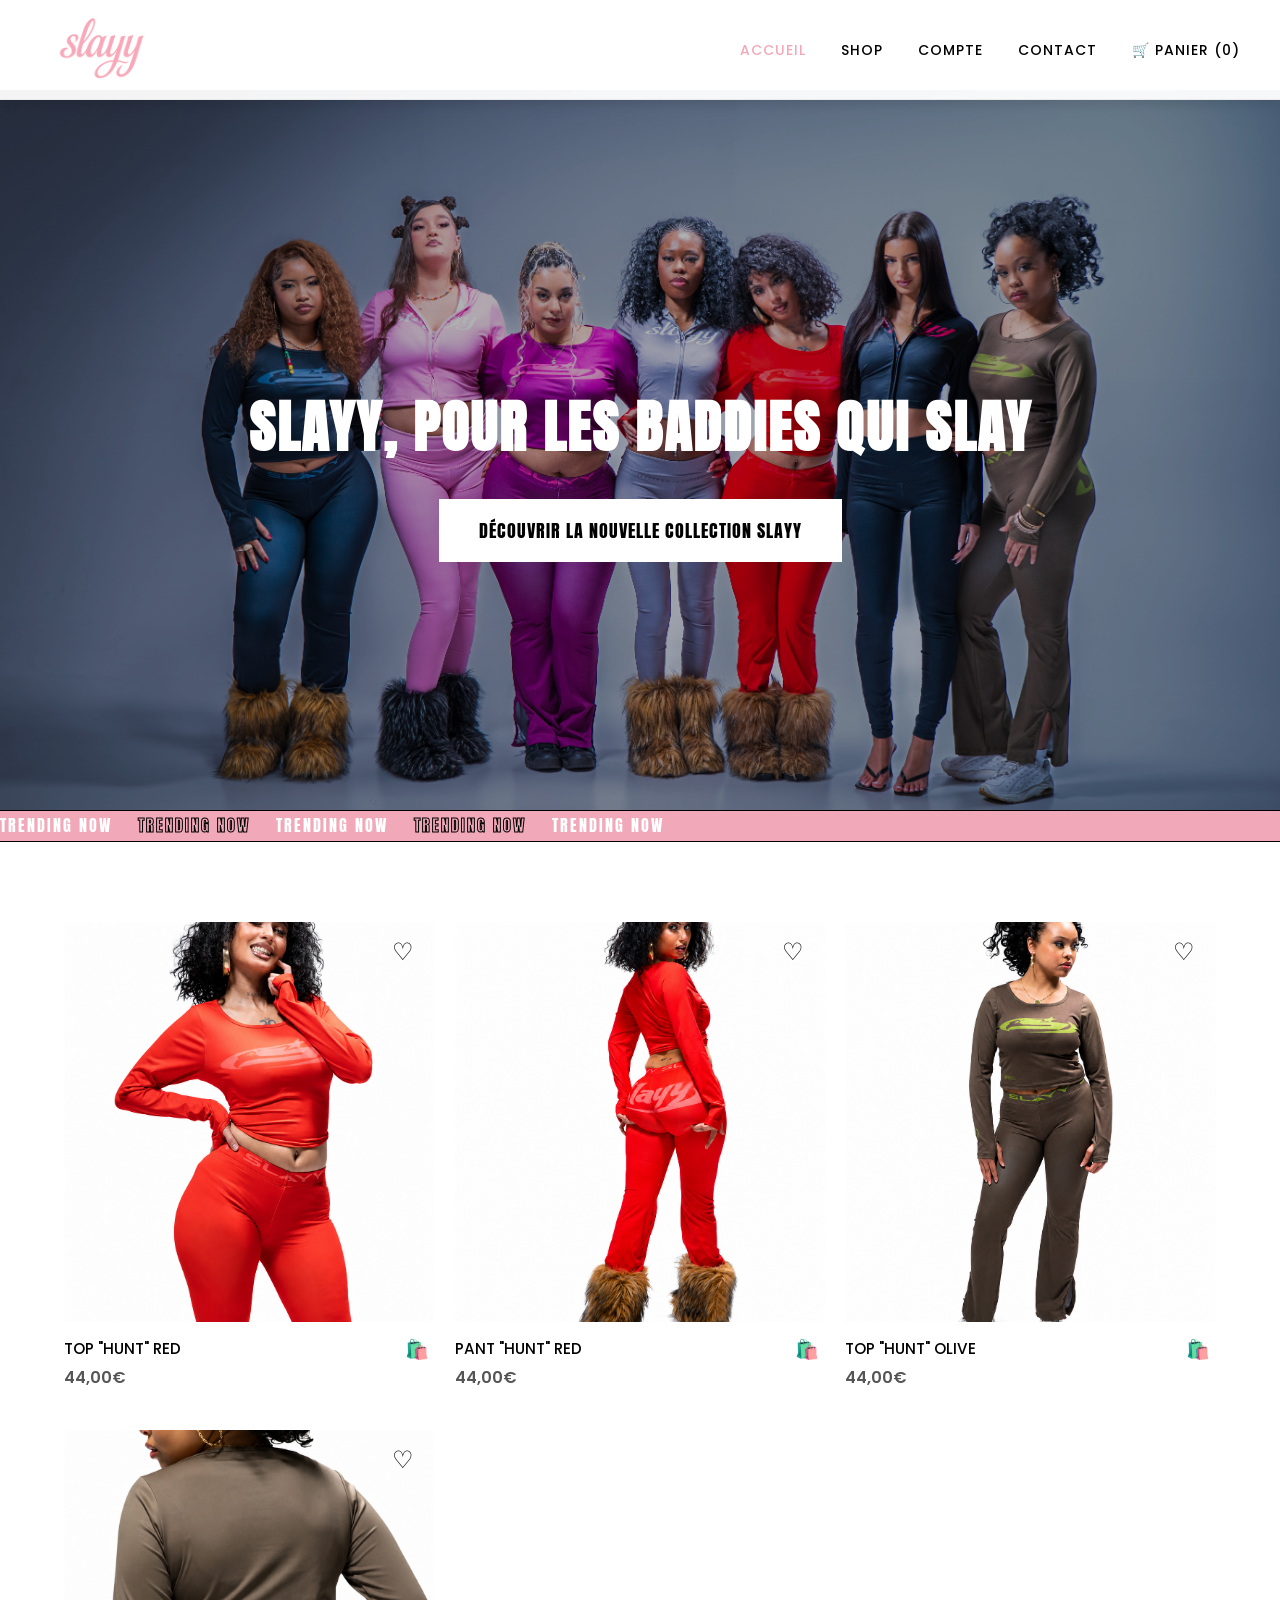
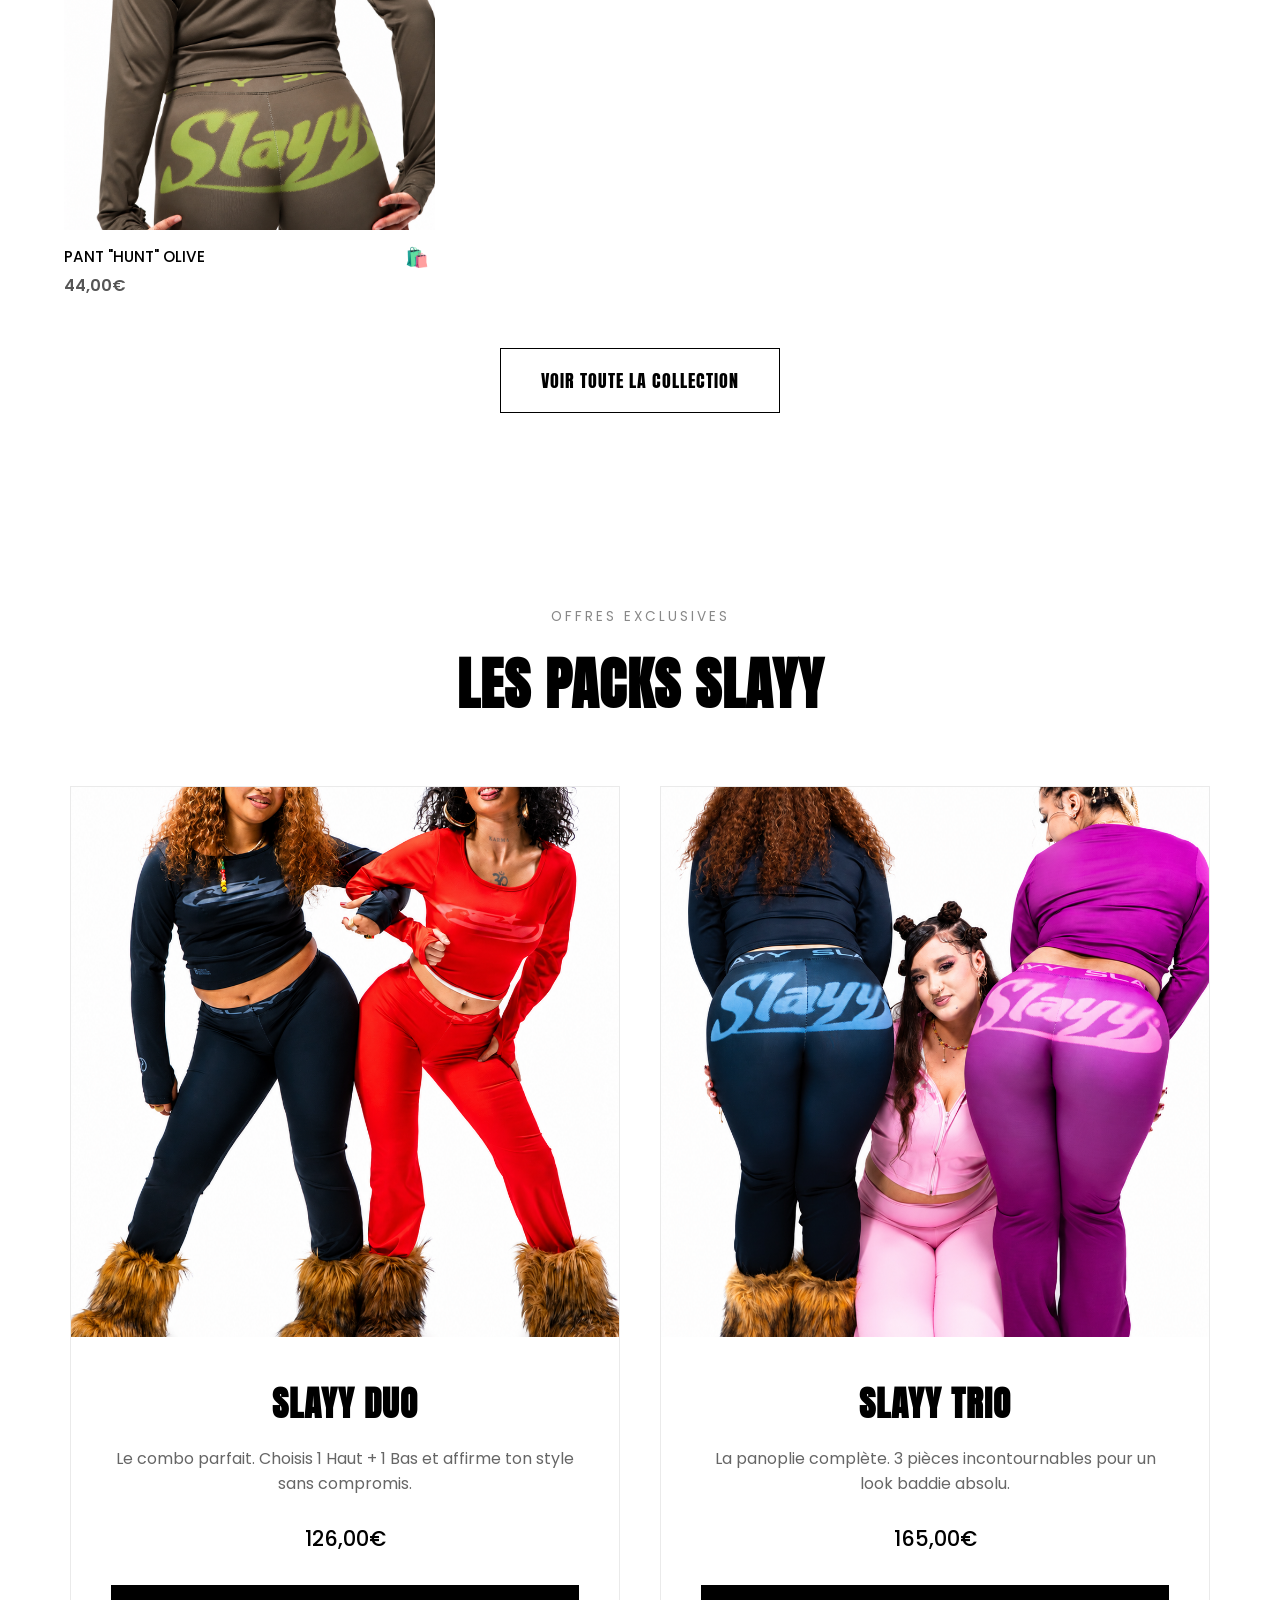
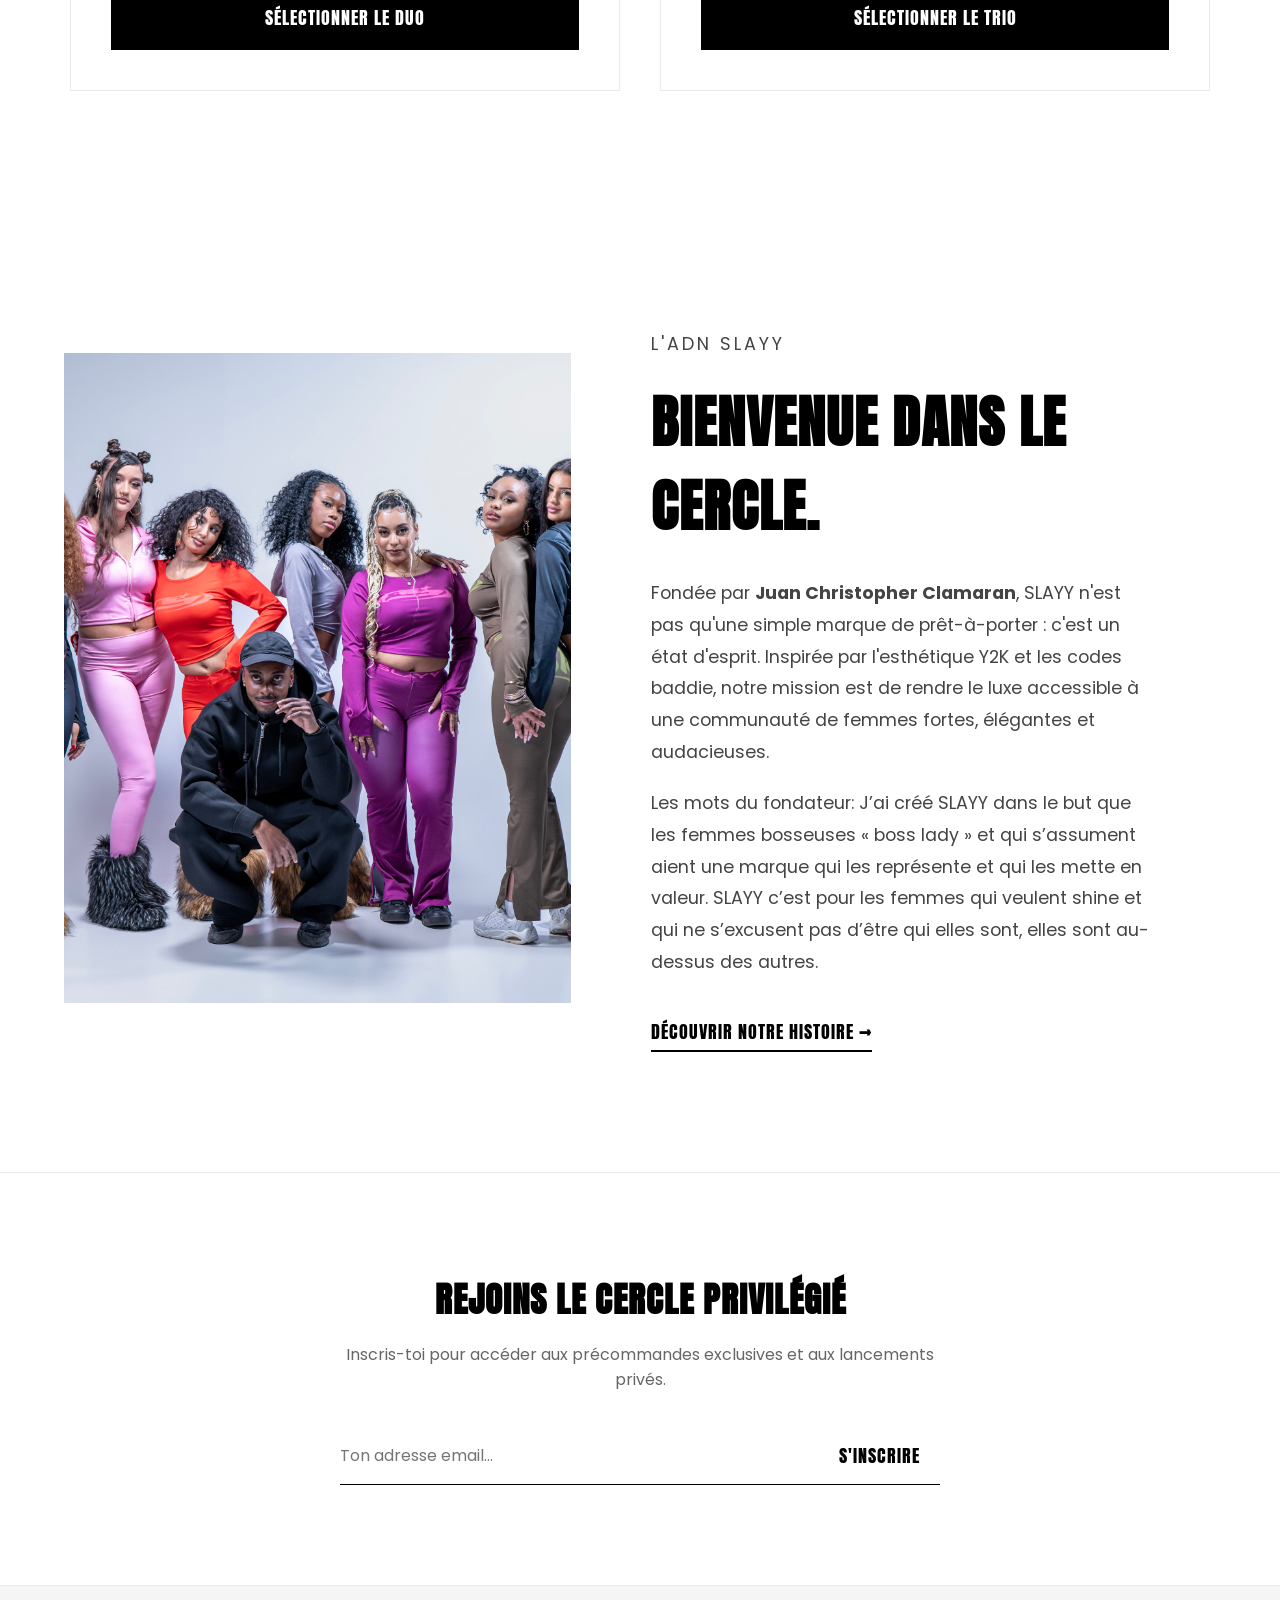
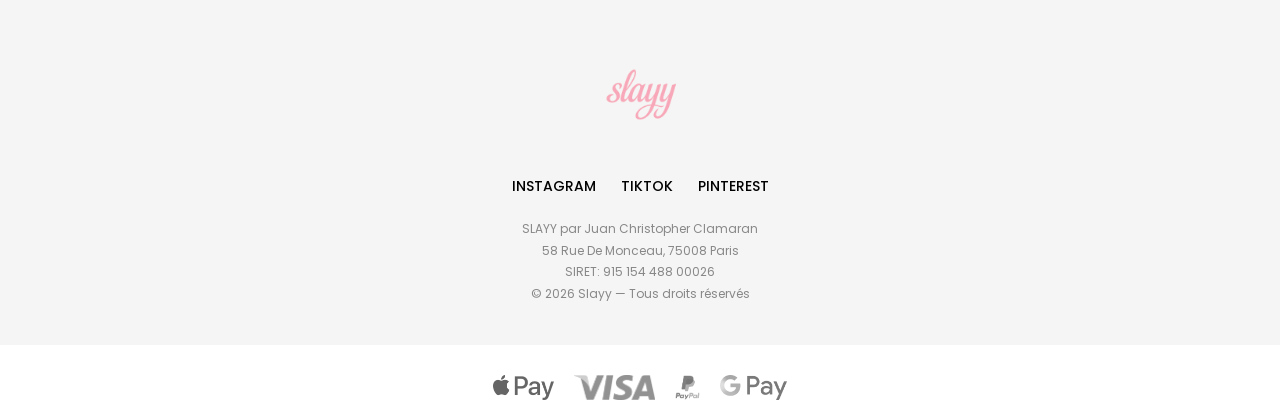
==== index.html @ 5a952a99 "Premier commit" ====
<!DOCTYPE html>
<html lang="fr">
<head>
    <meta charset="UTF-8">
    <meta name="viewport" content="width=device-width, initial-scale=1.0">
    <title>SLAYY - Accueil</title>
    <!-- Intégration des polices officielles -->
    <link href="https://fonts.googleapis.com/css2?family=Anton&family=Poppins:wght@300;400;500;600&display=swap" rel="stylesheet">
    <link rel="stylesheet" href="style.css">
</head>
<body>

    <header class="header">
        <img src="image/Slayy.png" alt="Logo Slayy" class="Logo-Slayy">
        <nav class="nav">
            <ul>
                <li><a href="index.html" class="active">Accueil</a></li>
                <li><a href="shop.html">Shop</a></li>
                <li><a href="compte.html">Compte</a></li>
                <li><a href="#contact">Contact</a></li>
                <li><a href="#" class="panier-btn">🛒 Panier (<span id="compteur-panier">0</span>)</a></li>
            </ul>
        </nav>
    </header>

    <!-- 1. HERO BANNER -->
    <section class="hero-section">
        <div class="hero-content">
            <h2 class="hero-title" style="font-family: 'Anton', sans-serif;">SLAYY, POUR LES BADDIES QUI SLAY</h2>
            <a href="shop.html" class="hero-button" style="font-family: 'Anton', sans-serif;">DÉCOUVRIR LA NOUVELLE COLLECTION SLAYY</a>
        </div>
    </section>

    <div class="marquee-container">
        <div class="marquee-text" style="font-family: 'Anton', sans-serif;">
            TRENDING NOW <span>TRENDING NOW</span> TRENDING NOW <span>TRENDING NOW</span> TRENDING NOW
        </div>
    </div>

    <!-- 2. BOUTIQUE (BEST SELLERS) -->
    <section class="shop-section">
        <div class="cartes-container">

            <a href="produit.html?id=top-red" class="carte">
                <div class="carte-image-wrapper">
                    <button class="icon-heart">♡</button>
                    <img src="image/HautRouge.png" alt="Top RED" class="img-principale">
                    <img src="image/RedTop.png" alt="Top RED Hover" class="img-secondaire">
                </div>
                <div class="carte-info">
                    <div class="carte-texte">
                        <p class="carte-nom">Top "HUNT" RED</p>
                        <p class="carte-prix">44,00€</p>
                    </div>
                    <button class="icon-bag">🛍️</button>
                </div>
            </a>

            <a href="produit.html?id=pant-red" class="carte">
                <div class="carte-image-wrapper">
                    <button class="icon-heart">♡</button>
                    <img src="image/ChatGPT Image 30 juin 2026, 15_38_22.png" alt="Pant RED" class="img-principale">
                    <img src="image/BasRouge.png" alt="Pant RED Hover" class="img-secondaire">
                </div>
                <div class="carte-info">
                    <div class="carte-texte">
                        <p class="carte-nom">Pant "HUNT" RED</p>
                        <p class="carte-prix">44,00€</p>
                    </div>
                    <button class="icon-bag">🛍️</button>
                </div>
            </a>

            <a href="produit.html?id=top-olive" class="carte">
                <div class="carte-image-wrapper">
                    <button class="icon-heart">♡</button>
                    <img src="image/chatgpt-30-06-1159.png" alt="Top OLIVE" class="img-principale">
                    <img src="image/Olivetop.png" alt="Top OLIVE Hover" class="img-secondaire">
                </div>
                <div class="carte-info">
                    <div class="carte-texte">
                        <p class="carte-nom">Top "HUNT" OLIVE</p>
                        <p class="carte-prix">44,00€</p>
                    </div>
                    <button class="icon-bag">🛍️</button>
                </div>
            </a>

            <a href="produit.html?id=pant-olive" class="carte">
                <div class="carte-image-wrapper">
                    <button class="icon-heart">♡</button>
                    <img src="image/BasOlive.png" alt="Pant OLIVE" class="img-principale">
                    <img src="image/BasOlive2.png" alt="Pant OLIVE Hover" class="img-secondaire">
                </div>
                <div class="carte-info">
                    <div class="carte-texte">
                        <p class="carte-nom">Pant "HUNT" OLIVE</p>
                        <p class="carte-prix">44,00€</p>
                    </div>
                    <button class="icon-bag">🛍️</button>
                </div>
            </a>

        </div>

        <div style="text-align: center; margin-top: 50px;">
            <a href="shop.html" class="hero-button" style="border: 1px solid #000; font-family: 'Anton', sans-serif;">VOIR TOUTE LA COLLECTION</a>
        </div>
    </section>

    <!-- 3. SECTION OFFRES EXCLUSIVES : DUO & TRIO -->
    <section class="packs-section">
        <div class="packs-header">
            <p class="subtitle-clean">Offres exclusives</p>
            <h2 style="font-family: 'Anton', sans-serif;">LES PACKS SLAYY</h2>
        </div>
        
        <div class="packs-container">
            <!-- Pack DUO -->
            <div class="pack-card">
                <div class="pack-image">
                    <img src="image/SlayyDuo.png" alt="Slayy Duo">
                </div>
                <div class="pack-info">
                    <h3 style="font-family: 'Anton', sans-serif;">SLAYY DUO</h3>
                    <p>Le combo parfait. Choisis 1 Haut + 1 Bas et affirme ton style sans compromis.</p>
                    <p class="pack-price">126,00€</p>
                    <a href="pack.html?id=duo" class="pack-btn" style="font-family: 'Anton', sans-serif;">SÉLECTIONNER LE DUO</a>
                </div>
            </div>

            <!-- Pack TRIO -->
            <div class="pack-card">
                <div class="pack-image">
                    <img src="image/SlayyTrio.png" alt="Slayy Trio">
                </div>
                <div class="pack-info">
                    <h3 style="font-family: 'Anton', sans-serif;">SLAYY TRIO</h3>
                    <p>La panoplie complète. 3 pièces incontournables pour un look baddie absolu.</p>
                    <p class="pack-price">165,00€</p>
                    <a href="pack.html?id=trio" class="pack-btn" style="font-family: 'Anton', sans-serif;">SÉLECTIONNER LE TRIO</a>
                </div>
            </div>
        </div>
    </section>

   <!-- 4. SECTION TEASER À PROPOS (ÉDITORIAL) -->
    <section class="about-teaser-clean">
        <div class="about-teaser-image">
            <img src="image/PhotoGroupe.jpg" alt="SLAYY Lifestyle Baddie">
        </div>
        <div class="about-teaser-content">
            <p class="subtitle-clean">L'ADN SLAYY</p>
            <h2 style="font-family: 'Anton', sans-serif;">BIENVENUE DANS LE CERCLE.</h2>
            <p>
                Fondée par <strong>Juan Christopher Clamaran</strong>, SLAYY n'est pas qu'une simple marque de prêt-à-porter : c'est un état d'esprit. Inspirée par l'esthétique Y2K et les codes baddie, notre mission est de rendre le luxe accessible à une communauté de femmes fortes, élégantes et audacieuses.
            </p>
            <p>
                Les mots du fondateur: J’ai créé SLAYY dans le but que les femmes bosseuses « boss lady » et qui s’assument aient une marque qui les représente et qui les mette en valeur. 
                SLAYY c’est pour les femmes qui veulent shine et qui ne s’excusent pas d’être qui elles sont, elles sont au-dessus des autres.
            </p>
            <a href="apropos.html" class="link-clean">DÉCOUVRIR NOTRE HISTOIRE →</a>
        </div>
    </section>

    <!-- 5. SECTION NEWSLETTER (MINIMALISTE) -->
    <section class="newsletter-clean">
        <div class="newsletter-content">
            <h2 style="font-family: 'Anton', sans-serif;">REJOINS LE CERCLE PRIVILÉGIÉ</h2>
            <p>Inscris-toi pour accéder aux précommandes exclusives et aux lancements privés.</p>
            <form class="newsletter-form-clean" action="#" method="POST">
                <input type="email" placeholder="Ton adresse email..." required>
                <button type="submit" style="font-family: 'Anton', sans-serif;">S'INSCRIRE</button>
            </form>
        </div>
    </section>

    <!-- 6. FOOTER -->
    <footer class="footer" id="contact">
        <img src="image/Slayy.png" alt="Logo Slayy" class="footer-logo">
        <ul class="footer-socials">
            <li><a href="#">Instagram</a></li>
            <li><a href="#">TikTok</a></li>
            <li><a href="#">Pinterest</a></li>
        </ul>
        <p class="footer-mentions">SLAYY par Juan Christopher Clamaran<br>58 Rue De Monceau, 75008 Paris<br>SIRET: 915 154 488 00026<br>&copy; 2026 Slayy — Tous droits réservés</p>
    </footer>

    <script src="script.js"></script>


    <div class="footer-payments">
            <img src="image/Apple_Pay_logo.svg.webp" alt="Visa">
            <img src="image/Visa_Inc._logo_(2005–2014).png">
            <img src="image/Paypal_2014_logo.png" alt="PayPal">
            <img src="image/Google_Pay_Logo.svg.webp" alt="PayPal">
            
        </div>
</body>
</html>
---- style.css ----
/* ===== IMPORTATION DES POLICES OFFICIELLES ===== */
@import url('https://fonts.googleapis.com/css2?family=Anton&family=Poppins:wght@300;400;500;600&display=swap');

html {
  scroll-behavior: smooth;
  scroll-padding-top: 140px;
}

* {
  box-sizing: border-box;
}

body {
  font-family: 'Poppins', sans-serif;
  margin: 0;
  background-color: #ffffff; 
  color: #000000; 
}

/* ===== HEADER ===== */
.header {
  width: 100%;
  height: 90px;
  background-color: #ffffff;
  display: flex;
  justify-content: space-between;
  align-items: center;
  padding: 0 40px;
  border-bottom: 1px solid #eaeaea;
  position: fixed;
  top: 0;
  left: 0;
  z-index: 100;
  transition: height 0.3s ease, box-shadow 0.3s ease;
}

.Logo-Slayy {
  display: block;
  width: 120px;
}

.nav ul {
  list-style: none;
  display: flex;
  gap: 35px;
  margin: 0;
  padding: 0;
}

.nav a {
  text-decoration: none;
  color: #000;
  font-weight: 500;
  font-size: 14px;
  text-transform: uppercase;
  letter-spacing: 1px;
  transition: color 0.3s;
}

.nav a:hover, .nav a.active {
  color: #f1a9b9;
}

/* ===== HERO SECTION ===== */
.hero-section {
  background-image: url('image/116-IMG_3632.jpg'); 
  background-size: cover;
  background-position: center 25%;
  height: 80vh;
  display: flex;
  align-items: center;
  justify-content: center;
  position: relative;
  margin-top: 90px;
}

.hero-section::before {
  content: "";
  position: absolute;
  inset: 0;
  background: rgba(0,0,0,0.3);
}

.hero-content {
  position: relative;
  z-index: 2;
  text-align: center;
}

.hero-title {
  font-family: 'Anton', sans-serif;
  color: #ffffff;
  font-size: 3.5rem;
  margin-bottom: 30px;
  letter-spacing: 2px;
  text-transform: uppercase;
}

.hero-button {
  display: inline-block;
  background-color: #ffffff;
  color: #000000;
  text-decoration: none;
  padding: 18px 40px;
  font-size: 1.1rem;
  font-family: 'Anton', sans-serif; 
  letter-spacing: 1px;
  text-transform: uppercase;
  transition: all 0.3s ease;
}

.hero-button:hover {
  background-color: #f1a9b9;
  color: #ffffff;
  border-color: #f1a9b9;
}

/* ===== BANDEAU DÉFILANT (MARQUEE) ===== */
/* ===== BANDEAU DÉFILANT ===== */
.marquee-container {
  background-color: #f1a9b9;
  overflow: hidden;
  padding: 2px 0; /* Épaisseur réduite ici */
  white-space: nowrap;
  border-top: 1px solid #000;
  border-bottom: 1px solid #000;
}

.marquee-text {
  display: inline-block;
  font-family: 'Anton', sans-serif; 
  font-size: 1rem; /* Taille du texte réduite ici */
  color: #ffffff;
  text-transform: uppercase;
  letter-spacing: 2px;
  animation: marquee 15s linear infinite;
}

.marquee-text span {
  -webkit-text-stroke: 1px #000;
  color: transparent;
  margin: 0 20px;
}

@keyframes marquee {
  0% { transform: translateX(0); }
  100% { transform: translateX(-50%); }
}

/* ===== BOUTIQUE & CARTES ===== */
.shop-section {
  padding: 80px 5%;
}

.shop-categories {
  display: flex;
  justify-content: center;
  gap: 30px;
  margin-bottom: 60px;
}

.category-btn {
  background: none;
  border: none;
  border-bottom: 2px solid transparent;
  color: #888;
  padding-bottom: 5px;
  font-family: 'Poppins', sans-serif;
  font-weight: 500;
  font-size: 1rem;
  text-transform: uppercase;
  cursor: pointer;
  transition: all 0.3s ease;
}

.category-btn:hover, .category-btn.active {
  color: #000;
  border-bottom: 2px solid #000;
}

.cartes-container {
  display: grid;
  grid-template-columns: repeat(auto-fill, minmax(280px, 1fr));
  gap: 40px 20px;
}

.carte {
  text-decoration: none;
  color: #000;
  display: block;
}

.carte-image-wrapper {
  position: relative;
  overflow: hidden;
  background-color: #f5f5f5;
  margin-bottom: 15px;
}

.carte-image-wrapper img {
  width: 100%;
  height: 400px;
  object-fit: cover;
  display: block;
  transition: opacity 0.4s ease;
}

.carte img.img-secondaire {
  position: absolute;
  top: 0;
  left: 0;
  opacity: 0;
}

.carte:hover img.img-principale { opacity: 0; }
.carte:hover img.img-secondaire { opacity: 1; }

.icon-heart {
  position: absolute;
  top: 15px;
  right: 15px;
  font-size: 1.5rem;
  color: #000;
  z-index: 10;
  background: none;
  border: none;
  cursor: pointer;
}

.carte-info {
  display: flex;
  justify-content: space-between;
  align-items: flex-start;
}

.carte-texte {
  text-align: left;
}

.carte-nom {
  font-size: 0.95rem;
  font-weight: 500;
  margin: 0 0 5px 0;
  text-transform: uppercase;
}

.carte-prix {
  font-size: 1rem;
  font-weight: 600;
  color: #555;
  margin: 0;
}

.icon-bag {
  font-size: 1.2rem;
  color: #000;
  background: none;
  border: none;
  cursor: pointer;
}

/* ===== PAGE PRODUIT (SPLIT SCREEN) ===== */
.product-section {
  padding: 130px 5% 80px;
  background-color: #ffffff;
}

.product-container {
  display: flex;
  align-items: flex-start;
  gap: 60px;
  max-width: 1300px;
  margin: 0 auto;
}

.product-images {
  width: 60%;
  display: flex;
  flex-direction: column;
  gap: 15px;
}

.product-image-wrapper img {
  width: 100%;
  height: auto;
  object-fit: cover;
  background-color: #f9f9f9;
}

.product-info {
  width: 40%;
  position: sticky;
  top: 130px;
}

.product-title {
  font-family: 'Anton', sans-serif; 
  font-size: 2.2rem;
  margin-top: 0;
  margin-bottom: 10px;
  text-transform: uppercase;
  letter-spacing: 1px;
}

.product-price {
  font-size: 1.4rem;
  font-weight: 600;
  margin-bottom: 30px;
}

.product-desc {
  font-size: 0.95rem;
  line-height: 1.6;
  color: #555;
  margin-bottom: 40px;
}

.size-selector p {
  font-size: 0.85rem;
  font-weight: 500;
  text-transform: uppercase;
  margin-bottom: 10px;
}

.sizes {
  display: flex;
  gap: 10px;
  margin-bottom: 40px;
}

.size-btn {
  background-color: #fff;
  border: 1px solid #ddd;
  color: #000;
  width: 50px;
  height: 50px;
  font-family: 'Poppins', sans-serif;
  font-size: 0.9rem;
  font-weight: 500;
  cursor: pointer;
  transition: all 0.2s ease;
}

.size-btn:hover, .size-btn:focus {
  border-color: #000;
  background-color: #000;
  color: #fff;
}

.add-cart-btn {
  background-color: #000;
  color: #fff;
  border: none;
  padding: 20px;
  font-size: 1.2rem;
  font-family: 'Anton', sans-serif; 
  cursor: pointer;
  text-transform: uppercase;
  letter-spacing: 1px;
  width: 100%;
  display: flex;
  justify-content: center;
  align-items: center;
  gap: 10px;
  transition: background-color 0.3s ease;
}

.add-cart-btn:hover {
  background-color: #f1a9b9;
}

.product-perks {
  margin-top: 30px;
  border-top: 1px solid #eaeaea;
  padding-top: 20px;
}

.perk {
  display: flex;
  align-items: center;
  gap: 15px;
  margin-bottom: 15px;
  font-size: 0.85rem;
  font-weight: 500;
  color: #444;
}

/* ===== SECTION PACKS DUO & TRIO ===== */
.packs-section {
  padding: 100px 5%;
  background-color: #ffffff;
  max-width: 1400px;
  margin: 0 auto;
}

.packs-header {
  text-align: center;
  margin-bottom: 60px;
}

.packs-header h2 {
  font-size: 3.5rem;
  margin: 0;
  text-transform: uppercase;
  letter-spacing: 1px;
}

.packs-container {
  display: flex;
  gap: 40px;
  justify-content: center;
}

.pack-card {
  flex: 1;
  max-width: 550px;
  border: 1px solid #eaeaea;
  display: flex;
  flex-direction: column;
  transition: border-color 0.3s ease;
}

.pack-card:hover {
  border-color: #000; 
}

.pack-image img {
  width: 100%;
  height: 550px;
  object-fit: cover;
  display: block;
}

.pack-info {
  padding: 40px;
  text-align: center;
  background-color: #fff;
}

.pack-info h3 {
  font-size: 2.2rem;
  margin-top: 0;
  margin-bottom: 15px;
  letter-spacing: 1px;
}

.pack-info p {
  color: #666;
  font-size: 1rem;
  margin-bottom: 25px;
  line-height: 1.6;
}

.pack-price {
  font-size: 1.3rem !important;
  font-weight: 500;
  color: #000 !important;
  margin-bottom: 30px !important;
}

.pack-btn {
  display: inline-block;
  width: 100%;
  background-color: #000;
  color: #fff;
  text-decoration: none;
  padding: 18px;
  font-size: 1.1rem;
  text-transform: uppercase;
  letter-spacing: 1px;
  transition: background-color 0.3s ease, color 0.3s ease;
  border: 1px solid #000;
}

.pack-btn:hover {
  background-color: #fff;
  color: #000;
}

/* ===== TEASER À PROPOS (DESIGN ÉDITORIAL "PROPRE") ===== */
.about-teaser-clean {
  display: flex;
  align-items: center;
  justify-content: space-between;
  padding: 120px 5%;
  background-color: #ffffff; 
  max-width: 1400px;
  margin: 0 auto;
  gap: 80px;
}

.about-teaser-clean .about-teaser-image {
  flex: 1;
}

.about-teaser-clean .about-teaser-image img {
  width: 100%;
  height: 650px; 
  object-fit: cover;
}

.about-teaser-clean .about-teaser-content {
  flex: 1;
  padding-right: 5%;
}

.subtitle-clean {
  font-size: 0.85rem;
  text-transform: uppercase;
  letter-spacing: 3px;
  color: #888;
  margin-bottom: 15px;
}

.about-teaser-clean h2 {
  font-size: 3.5rem;
  margin-top: 0;
  margin-bottom: 30px;
  text-transform: uppercase;
  letter-spacing: 1px;
}

.about-teaser-clean p {
  font-size: 1.1rem;
  color: #444;
  line-height: 1.8;
  margin-bottom: 20px;
}

.link-clean {
  font-family: 'Anton', sans-serif;
  font-size: 1.1rem;
  color: #000;
  text-decoration: none;
  text-transform: uppercase;
  letter-spacing: 1px;
  border-bottom: 2px solid #000;
  padding-bottom: 5px;
  transition: color 0.3s ease, border-color 0.3s ease;
  display: inline-block;
  margin-top: 20px;
}

.link-clean:hover {
  color: #f1a9b9;
  border-color: #f1a9b9;
}

/* ===== NEWSLETTER (DESIGN MINIMALISTE "PROPRE") ===== */
.newsletter-clean {
  background-color: #ffffff; 
  padding: 100px 5%;
  text-align: center;
  border-top: 1px solid #eaeaea; 
}

.newsletter-clean .newsletter-content {
  max-width: 600px;
  margin: 0 auto;
}

.newsletter-clean h2 {
  font-size: 2.2rem;
  margin-top: 0;
  margin-bottom: 15px;
  letter-spacing: 1px;
  color: #000;
}

.newsletter-clean p {
  font-size: 1rem;
  color: #666;
  margin-bottom: 40px;
}

.newsletter-form-clean {
  display: flex;
  gap: 0;
  justify-content: center;
  border-bottom: 1px solid #000; 
  padding-bottom: 5px;
}

.newsletter-form-clean input {
  flex: 1;
  padding: 10px 0;
  border: none;
  background-color: transparent;
  color: #000;
  font-family: 'Poppins', sans-serif;
  font-size: 1rem;
}

.newsletter-form-clean input:focus {
  outline: none;
}

.newsletter-form-clean button {
  background-color: transparent;
  color: #000;
  border: none;
  padding: 10px 20px;
  font-size: 1.1rem;
  cursor: pointer;
  text-transform: uppercase;
  letter-spacing: 1px;
  transition: color 0.3s ease;
}

.newsletter-form-clean button:hover {
  color: #f1a9b9;
}

/* ===== PAGE COMPTE ===== */
.account-section {
  padding: 150px 5% 80px;
  background-color: #ffffff;
  min-height: 70vh;
}

.account-container {
  display: flex;
  max-width: 1000px;
  margin: 0 auto;
  gap: 60px;
}

.account-box {
  flex: 1;
  padding: 40px;
  background-color: #f9f9f9;
  border: 1px solid #eaeaea;
}

.account-title {
  font-family: 'Anton', sans-serif; 
  font-size: 2rem;
  text-transform: uppercase;
  margin-top: 0;
  margin-bottom: 20px;
  letter-spacing: 1px;
}

.form-group {
  margin-bottom: 20px;
}

.form-group label {
  display: block;
  margin-bottom: 8px;
  font-weight: 500;
  font-size: 0.9rem;
  text-transform: uppercase;
}

.form-group input {
  width: 100%;
  padding: 15px;
  border: 1px solid #ccc;
  font-family: 'Poppins', sans-serif;
  font-size: 1rem;
  transition: border-color 0.3s;
}

.form-group input:focus {
  outline: none;
  border-color: #000;
}

.account-btn {
  background-color: #000;
  color: #fff;
  border: none;
  padding: 18px;
  font-size: 1.1rem;
  font-family: 'Anton', sans-serif; 
  cursor: pointer;
  text-transform: uppercase;
  letter-spacing: 2px;
  width: 100%;
  transition: background-color 0.3s ease;
}

.account-btn:hover {
  background-color: #f1a9b9;
}

/* ===== FOOTER ===== */
.footer {
  background-color: #f5f5f5;
  padding: 60px 5% 40px;
  text-align: center;
  border-top: 1px solid #eaeaea;
}

.footer-logo {
  width: 100px;
  margin-bottom: 20px;
}

.footer-socials {
  list-style: none;
  display: flex;
  justify-content: center;
  gap: 25px;
  margin: 0 0 20px 0;
  padding: 0;
}

.footer-socials a {
  color: #000;
  text-decoration: none;
  font-size: 14px;
  text-transform: uppercase;
  font-weight: 500;
}

.footer-mentions {
  color: #888;
  font-size: 12px;
  margin: 0;
  line-height: 1.8;
}

/* ===== RESPONSIVE ===== */
@media (max-width: 900px) {
  .product-container {
    flex-direction: column;
    gap: 30px;
  }
  .product-images, .product-info {
    width: 100%;
  }
  .product-info {
    position: static;
  }
  .packs-container {
    flex-direction: column;
    align-items: center;
  }
  .pack-image img {
    height: 400px;
  }
  .about-teaser-clean {
    flex-direction: column;
    padding: 80px 5%;
    gap: 40px;
  }
  .about-teaser-clean .about-teaser-image img {
    height: 400px;
  }
  .about-teaser-clean .about-teaser-content {
    padding-right: 0;
    text-align: center;
  }
}

@media (max-width: 768px) {
  .header {
    height: auto;
    padding: 15px;
    flex-direction: column;
    gap: 10px;
  }
  .hero-section {
    margin-top: 100px;
  }
  .cartes-container {
    grid-template-columns: repeat(2, 1fr);
    gap: 20px 10px;
  }
  .carte-image-wrapper img {
    height: 250px;
  }
  .carte-nom, .carte-prix {
    font-size: 0.85rem;
  }
  .account-container {
    flex-direction: column;
    gap: 30px;
  }
  .account-section {
    padding-top: 120px;
  }
}

/* ===== MOYENS DE PAIEMENT (FOOTER) ===== */
.footer-payments {
  display: flex;
  justify-content: center;
  align-items: center;
  gap: 20px;
  margin-top: 30px;
}

.footer-payments img {
  height: 25px; /* Garde les icônes discrètes et proportionnées */
  width: auto;
  opacity: 0.6; /* Assombrit légèrement pour ne pas voler la vedette au logo Slayy */
  filter: grayscale(100%); /* Met les logos en noir et blanc pour correspondre à la charte graphique */
  transition: all 0.3s ease;
}

.footer-payments img:hover {
  opacity: 1;
  filter: grayscale(0%); /* Les couleurs d'origine reviennent au survol de la souris */
  cursor: pointer;
}
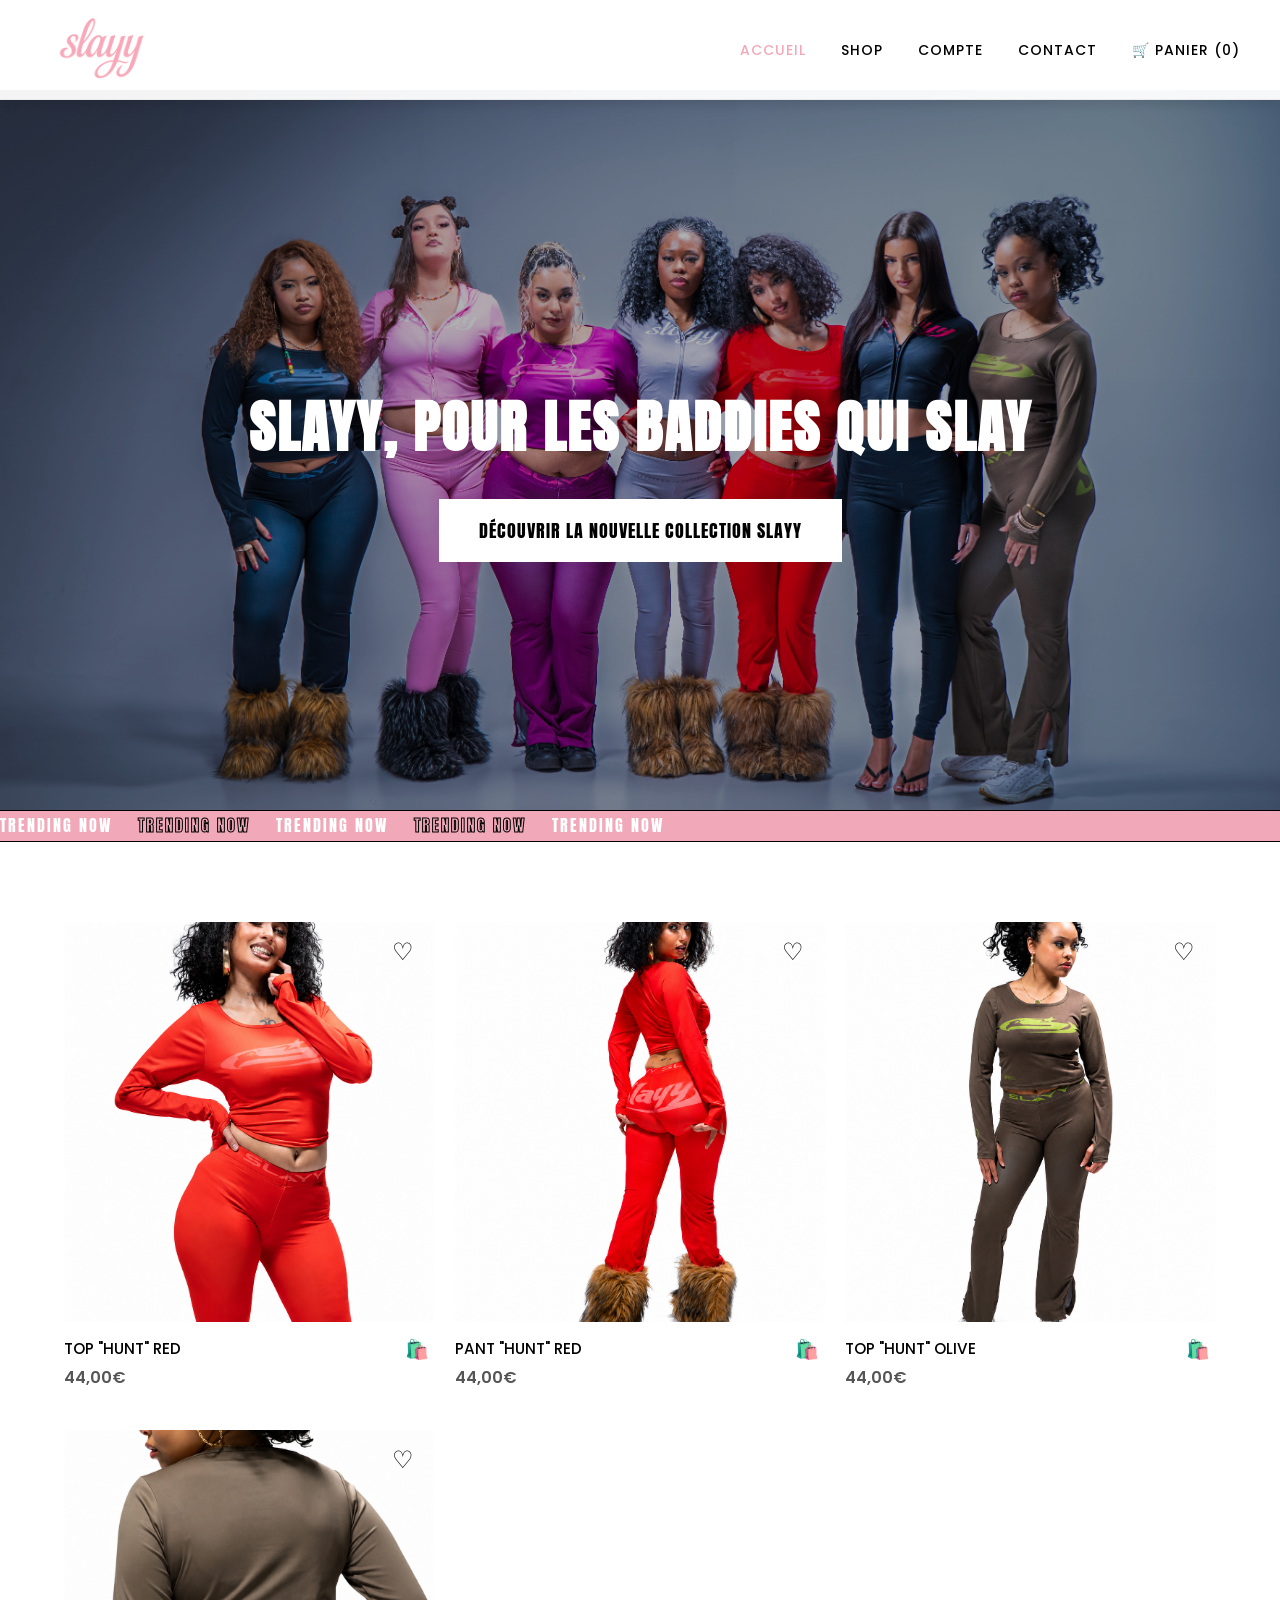
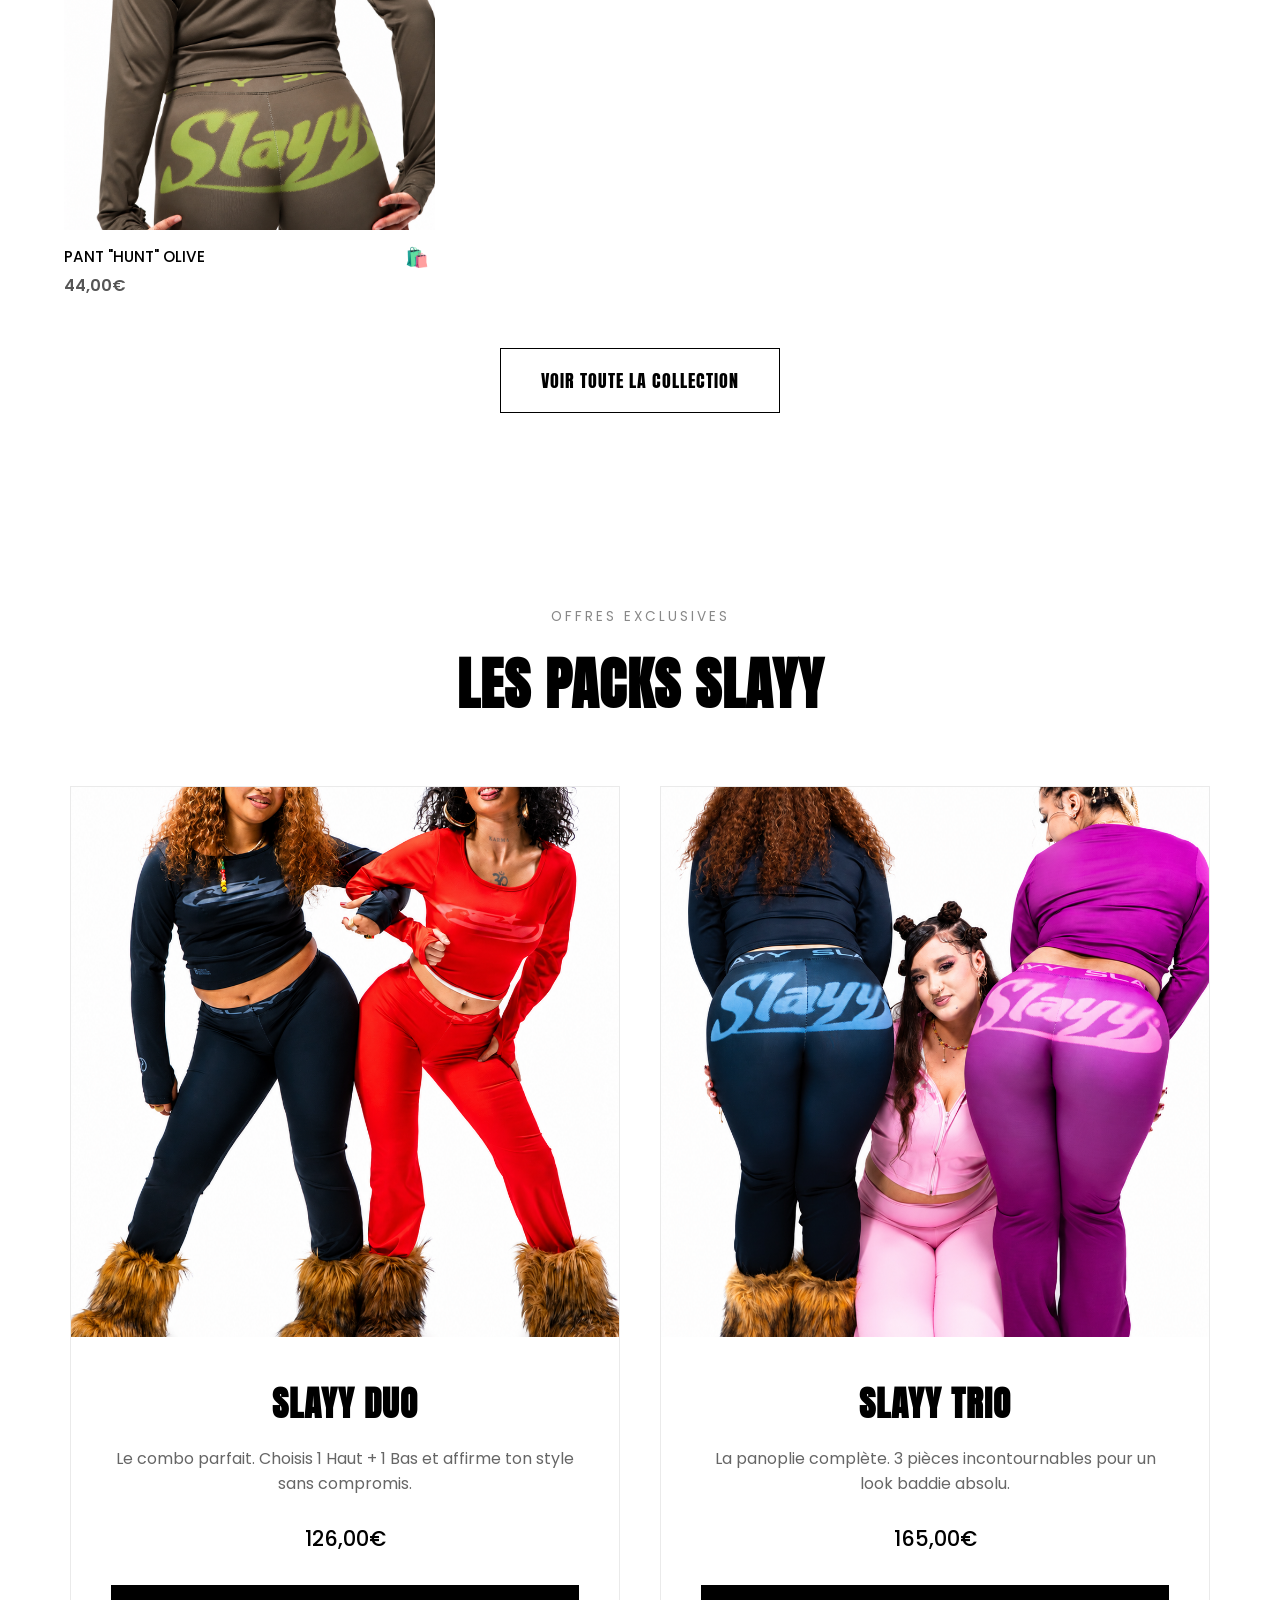
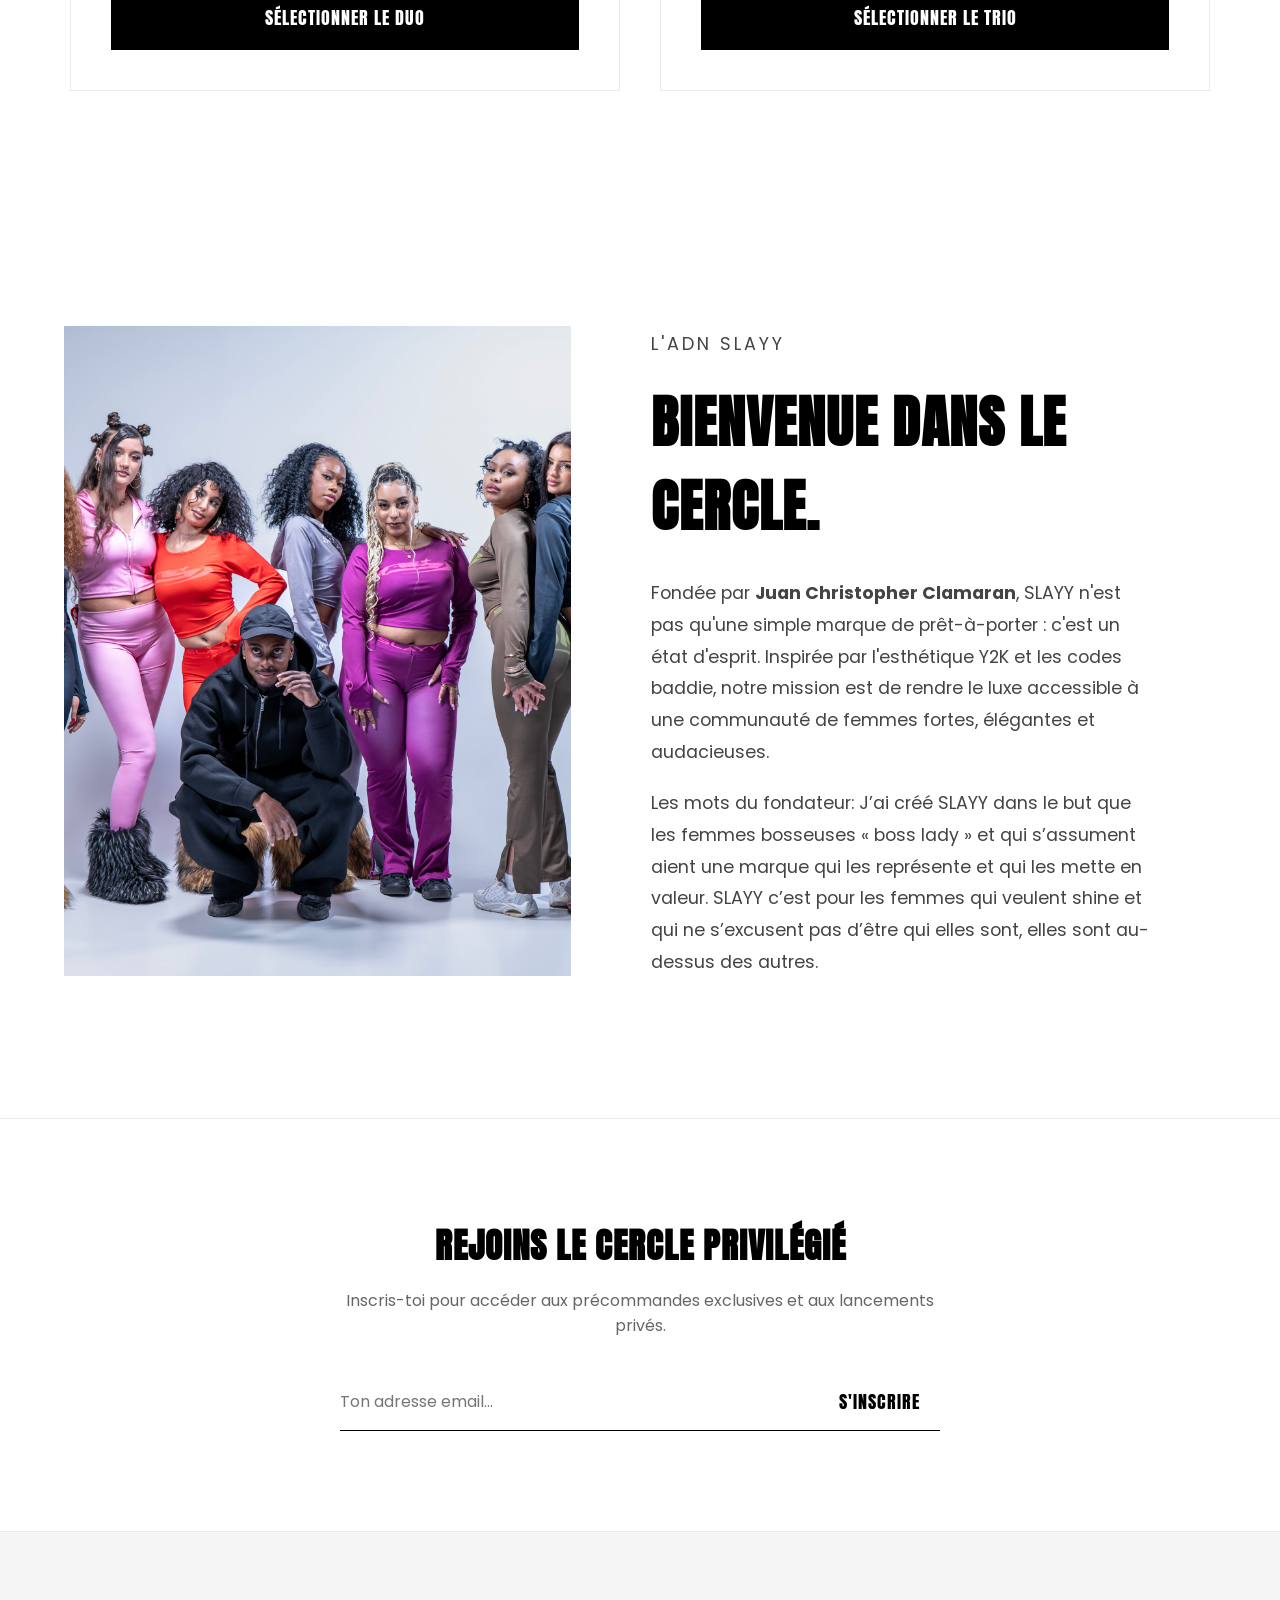
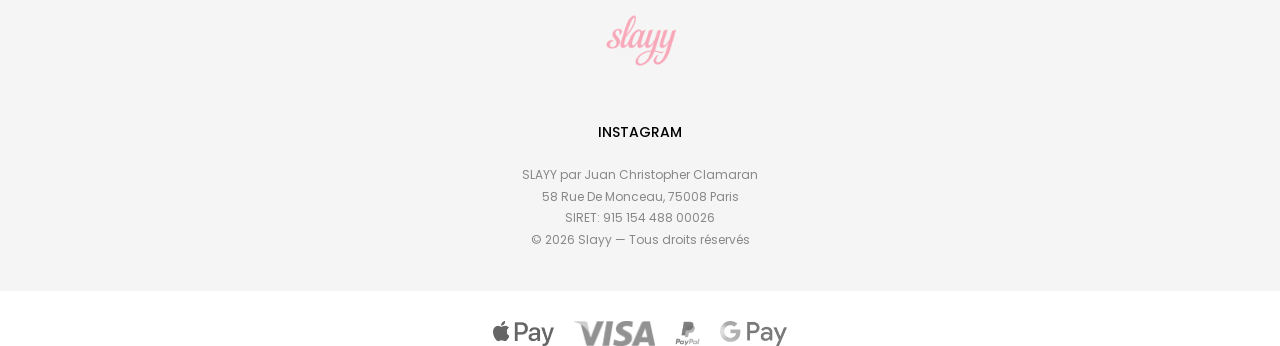
==== commit 531e800d: "Ajout du lien Instagram" ====
--- a/index.html
+++ b/index.html
@@ -159,7 +159,7 @@
                 Les mots du fondateur: J’ai créé SLAYY dans le but que les femmes bosseuses « boss lady » et qui s’assument aient une marque qui les représente et qui les mette en valeur. 
                 SLAYY c’est pour les femmes qui veulent shine et qui ne s’excusent pas d’être qui elles sont, elles sont au-dessus des autres.
             </p>
-            <a href="apropos.html" class="link-clean">DÉCOUVRIR NOTRE HISTOIRE →</a>
+           
         </div>
     </section>
 
@@ -176,12 +176,11 @@
     </section>
 
     <!-- 6. FOOTER -->
+   <!-- 6. FOOTER -->
     <footer class="footer" id="contact">
         <img src="image/Slayy.png" alt="Logo Slayy" class="footer-logo">
         <ul class="footer-socials">
-            <li><a href="#">Instagram</a></li>
-            <li><a href="#">TikTok</a></li>
-            <li><a href="#">Pinterest</a></li>
+            <li><a id="instagram" href="https://www.instagram.com/slayy.brand?stkn=OTlobzZ6Y2t0Z3d0" target="_blank">Instagram</a></li>
         </ul>
         <p class="footer-mentions">SLAYY par Juan Christopher Clamaran<br>58 Rue De Monceau, 75008 Paris<br>SIRET: 915 154 488 00026<br>&copy; 2026 Slayy — Tous droits réservés</p>
     </footer>
